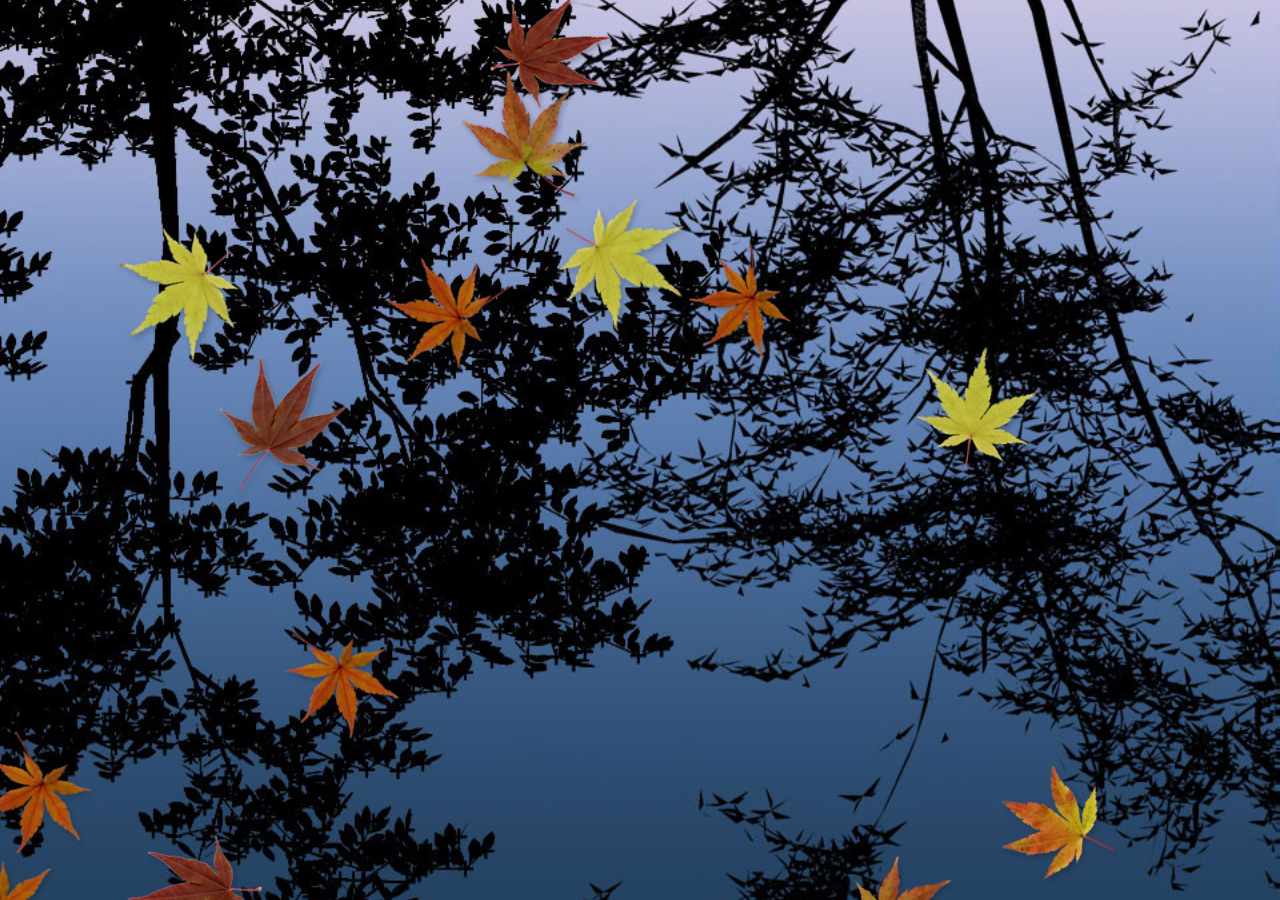
==== wallpaper-hd/index.html @ 1f66b9c3 "Add independent Water HD study with shared lighting and leaf coupling" ====
<!doctype html>
<html lang="zh-CN"><meta charset="utf-8"><meta name="viewport" content="width=device-width,initial-scale=1">
<title>Water HD · Water & Leaf Study 01</title>
<style>
html,body{margin:0;width:100%;height:100%;overflow:hidden;background:#203c58;font-family:system-ui,sans-serif}
canvas{display:block;width:100%;height:100%;touch-action:none;outline-offset:-4px}
#error{position:fixed;inset:40% 10% auto;color:white;background:#162832;padding:20px;line-height:1.6}
#controls{position:fixed;bottom:20px;left:20px;max-width:calc(100% - 72px);padding:14px 16px;background:#10252ae8;border:1px solid #dae7dd38;border-radius:9px;color:#e4ece5;box-shadow:0 4px 24px #0002;font-size:13px}
#controls[hidden]{display:none}#controls p{margin:0 0 10px;color:#bbccc8;line-height:1.6}#controls strong{color:#f0f1dd;letter-spacing:.03em}button{font:inherit;min-height:36px;margin:2px 6px 0 0;padding:5px 10px;color:#eef1e6;background:#ffffff12;border:1px solid #bdcec955;border-radius:5px;cursor:pointer}button[aria-pressed=true]{background:#c6d5b627;color:#eff6d9}button:focus-visible{outline:2px solid #e4db9a;outline-offset:2px}#fps{font-variant-numeric:tabular-nums;float:right;margin-left:16px;color:#b3c3bc}
</style>
<canvas id="water" tabindex="0" aria-label="Water HD。点击水面泛起涟漪，按住拖动留下水纹；空格暂停，H 显示对照面板。"></canvas>
<p id="error" role="alert" hidden></p>
<aside id="controls" hidden aria-label="原型对照面板"><p><strong>WATER HD · STUDY 01</strong><span id="fps">— FPS</span><br>原版素材占位 · 点击 / 按住拖动 · 空格暂停 · H 隐藏面板</p><button id="fusion" aria-pressed="true">融合效果：开</button><button id="leaves" aria-pressed="true">叶子：显示</button><button id="pause" aria-pressed="false">暂停</button></aside>
<script src="assets.js"></script><script src="world.js"></script><script src="renderer.js"></script>
</html>
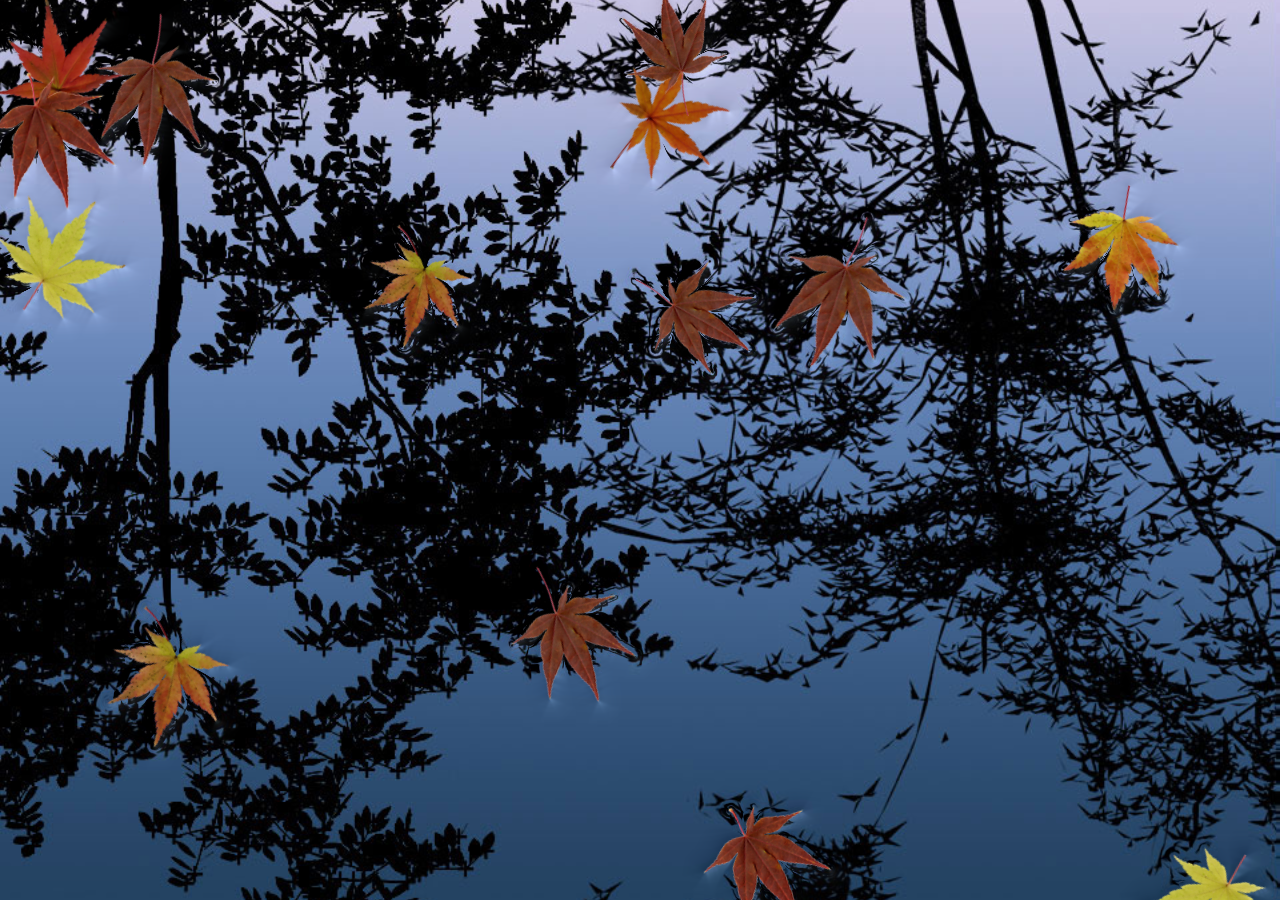
==== commit 0d739852: "Add contour-driven menisci to Water HD Study 02" ====
--- a/wallpaper-hd/index.html
+++ b/wallpaper-hd/index.html
@@ -1,6 +1,6 @@
 <!doctype html>
 <html lang="zh-CN"><meta charset="utf-8"><meta name="viewport" content="width=device-width,initial-scale=1">
-<title>Water HD · Water & Leaf Study 01</title>
+<title>Water HD · Meniscus Study 02</title>
 <style>
 html,body{margin:0;width:100%;height:100%;overflow:hidden;background:#203c58;font-family:system-ui,sans-serif}
 canvas{display:block;width:100%;height:100%;touch-action:none;outline-offset:-4px}
@@ -10,6 +10,6 @@
 </style>
 <canvas id="water" tabindex="0" aria-label="Water HD。点击水面泛起涟漪，按住拖动留下水纹；空格暂停，H 显示对照面板。"></canvas>
 <p id="error" role="alert" hidden></p>
-<aside id="controls" hidden aria-label="原型对照面板"><p><strong>WATER HD · STUDY 01</strong><span id="fps">— FPS</span><br>原版素材占位 · 点击 / 按住拖动 · 空格暂停 · H 隐藏面板</p><button id="fusion" aria-pressed="true">融合效果：开</button><button id="leaves" aria-pressed="true">叶子：显示</button><button id="pause" aria-pressed="false">暂停</button></aside>
-<script src="assets.js"></script><script src="world.js"></script><script src="renderer.js"></script>
+<aside id="controls" hidden aria-label="原型对照面板"><p><strong>WATER HD · STUDY 02</strong><span id="fps">— FPS</span><br>叶缘弯月面 · 原版素材占位 · 点击 / 拖动 · 空格暂停 · T 对照 · H 隐藏</p><button id="tension" aria-pressed="true">弯月面：开</button><button id="fusion" aria-pressed="true">光照 / 轻摆：开</button><button id="leaves" aria-pressed="true">叶子：显示</button><button id="pause" aria-pressed="false">暂停</button></aside>
+<script src="assets.js"></script><script src="world.js"></script><script src="meniscus.js"></script><script src="renderer.js"></script>
 </html>
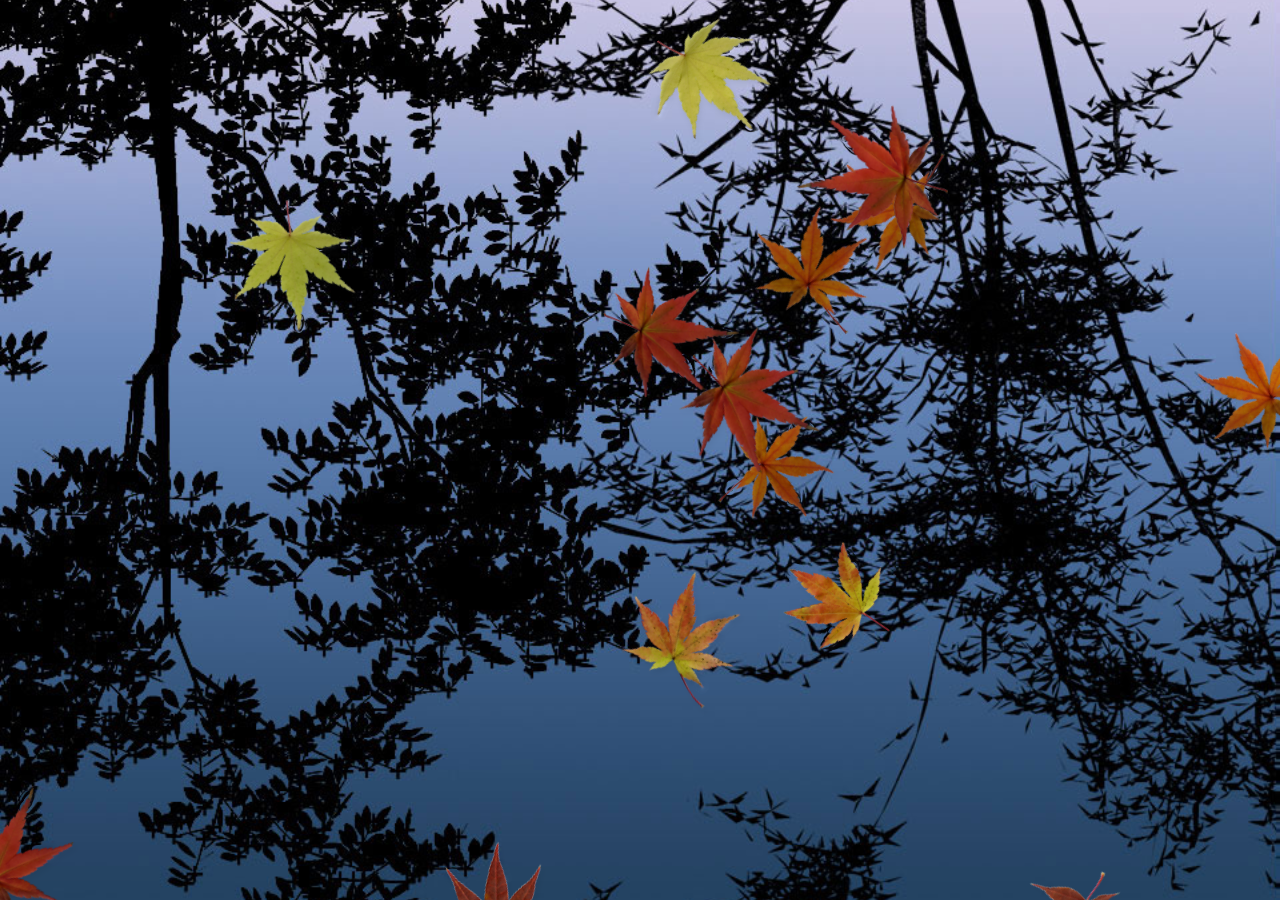
==== commit 02e78f66: "Add offline canopy lighting and organize the HD rendering pipeline" ====
--- a/wallpaper-hd/index.html
+++ b/wallpaper-hd/index.html
@@ -1,15 +1,16 @@
 <!doctype html>
 <html lang="zh-CN"><meta charset="utf-8"><meta name="viewport" content="width=device-width,initial-scale=1">
-<title>Water HD · Meniscus Study 02</title>
+<title>Water HD · Light & Canopy Study 03</title>
 <style>
 html,body{margin:0;width:100%;height:100%;overflow:hidden;background:#203c58;font-family:system-ui,sans-serif}
 canvas{display:block;width:100%;height:100%;touch-action:none;outline-offset:-4px}
 #error{position:fixed;inset:40% 10% auto;color:white;background:#162832;padding:20px;line-height:1.6}
 #controls{position:fixed;bottom:20px;left:20px;max-width:calc(100% - 72px);padding:14px 16px;background:#10252ae8;border:1px solid #dae7dd38;border-radius:9px;color:#e4ece5;box-shadow:0 4px 24px #0002;font-size:13px}
 #controls[hidden]{display:none}#controls p{margin:0 0 10px;color:#bbccc8;line-height:1.6}#controls strong{color:#f0f1dd;letter-spacing:.03em}button{font:inherit;min-height:36px;margin:2px 6px 0 0;padding:5px 10px;color:#eef1e6;background:#ffffff12;border:1px solid #bdcec955;border-radius:5px;cursor:pointer}button[aria-pressed=true]{background:#c6d5b627;color:#eff6d9}button:focus-visible{outline:2px solid #e4db9a;outline-offset:2px}#fps{font-variant-numeric:tabular-nums;float:right;margin-left:16px;color:#b3c3bc}
+.control-group{display:flex;align-items:center;gap:4px;margin-top:5px}.control-group>span{width:32px;color:#abc0bc;margin-right:6px}
 </style>
 <canvas id="water" tabindex="0" aria-label="Water HD。点击水面泛起涟漪，按住拖动留下水纹；空格暂停，H 显示对照面板。"></canvas>
 <p id="error" role="alert" hidden></p>
-<aside id="controls" hidden aria-label="原型对照面板"><p><strong>WATER HD · STUDY 02</strong><span id="fps">— FPS</span><br>叶缘弯月面 · 原版素材占位 · 点击 / 拖动 · 空格暂停 · T 对照 · H 隐藏</p><button id="tension" aria-pressed="true">弯月面：开</button><button id="fusion" aria-pressed="true">光照 / 轻摆：开</button><button id="leaves" aria-pressed="true">叶子：显示</button><button id="pause" aria-pressed="false">暂停</button></aside>
-<script src="assets.js"></script><script src="world.js"></script><script src="meniscus.js"></script><script src="renderer.js"></script>
+<aside id="controls" hidden aria-label="原型对照面板"><p><strong>WATER HD · STUDY 03</strong><span id="fps">— FPS</span><br>原版素材占位 · 点击 / 拖动 · 空格暂停 · H 隐藏</p><div id="feature-controls"></div></aside>
+<script src="assets.js"></script><script src="maps.js"></script><script src="settings.js"></script><script src="world.js"></script><script src="shaders.js"></script><script src="renderer.js"></script><script src="app.js"></script>
 </html>
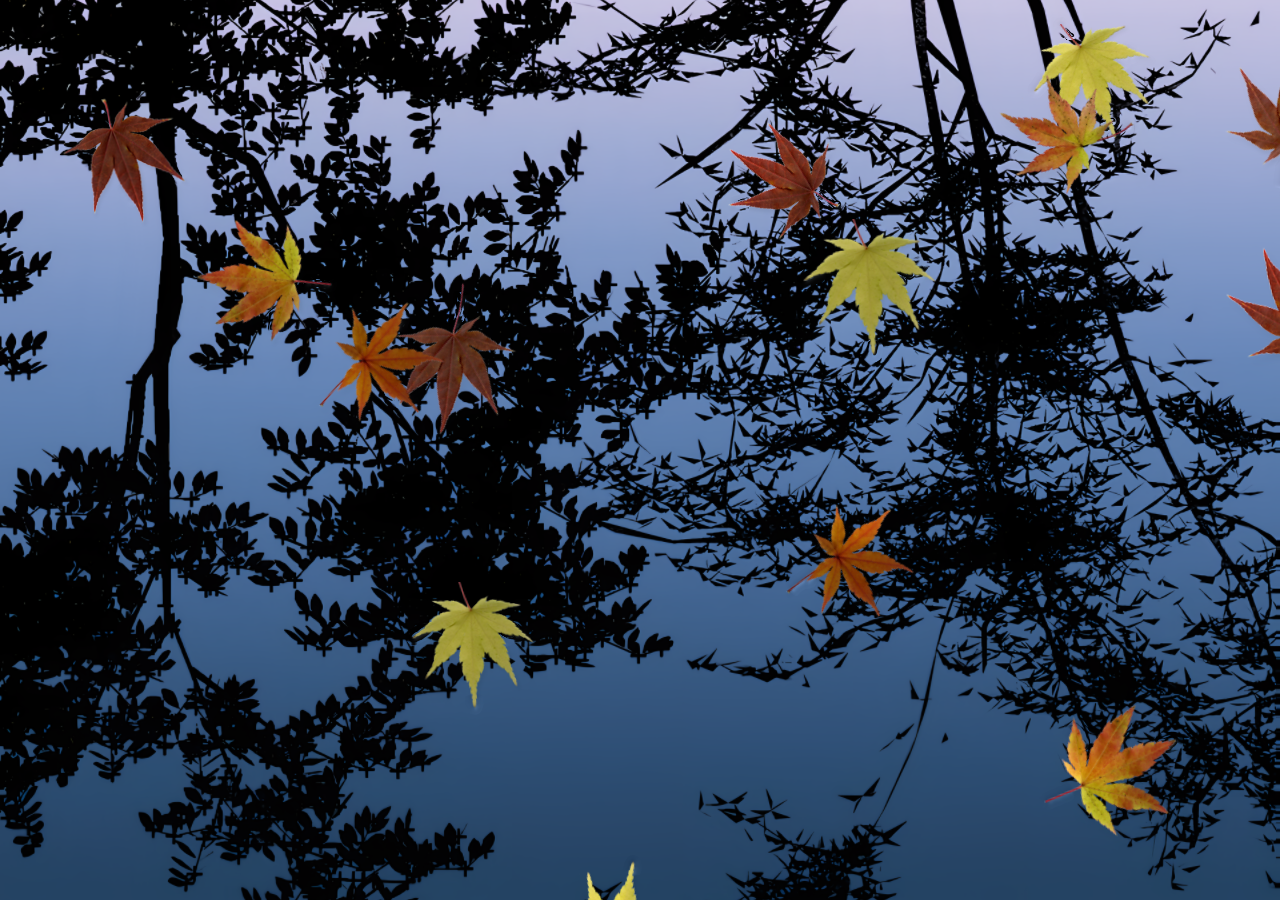
==== commit c2f5c337: "Integrate 4K pond and coherent floating leaf contact" ====
--- a/wallpaper-hd/index.html
+++ b/wallpaper-hd/index.html
@@ -1,6 +1,6 @@
 <!doctype html>
 <html lang="zh-CN"><meta charset="utf-8"><meta name="viewport" content="width=device-width,initial-scale=1">
-<title>Water HD · Light & Canopy Study 03</title>
+<title>Water HD · Floating Leaves Study 04</title>
 <style>
 html,body{margin:0;width:100%;height:100%;overflow:hidden;background:#203c58;font-family:system-ui,sans-serif}
 canvas{display:block;width:100%;height:100%;touch-action:none;outline-offset:-4px}
@@ -11,6 +11,6 @@
 </style>
 <canvas id="water" tabindex="0" aria-label="Water HD。点击水面泛起涟漪，按住拖动留下水纹；空格暂停，H 显示对照面板。"></canvas>
 <p id="error" role="alert" hidden></p>
-<aside id="controls" hidden aria-label="原型对照面板"><p><strong>WATER HD · STUDY 03</strong><span id="fps">— FPS</span><br>原版素材占位 · 点击 / 拖动 · 空格暂停 · H 隐藏</p><div id="feature-controls"></div></aside>
+<aside id="controls" hidden aria-label="原型对照面板"><p><strong>WATER HD · STUDY 04</strong><span id="fps">— FPS</span><br>4K 背景 · 原版叶子占位 · 点击 / 拖动 · 空格暂停 · H 隐藏</p><div id="feature-controls"></div></aside>
 <script src="assets.js"></script><script src="maps.js"></script><script src="settings.js"></script><script src="world.js"></script><script src="shaders.js"></script><script src="renderer.js"></script><script src="app.js"></script>
 </html>
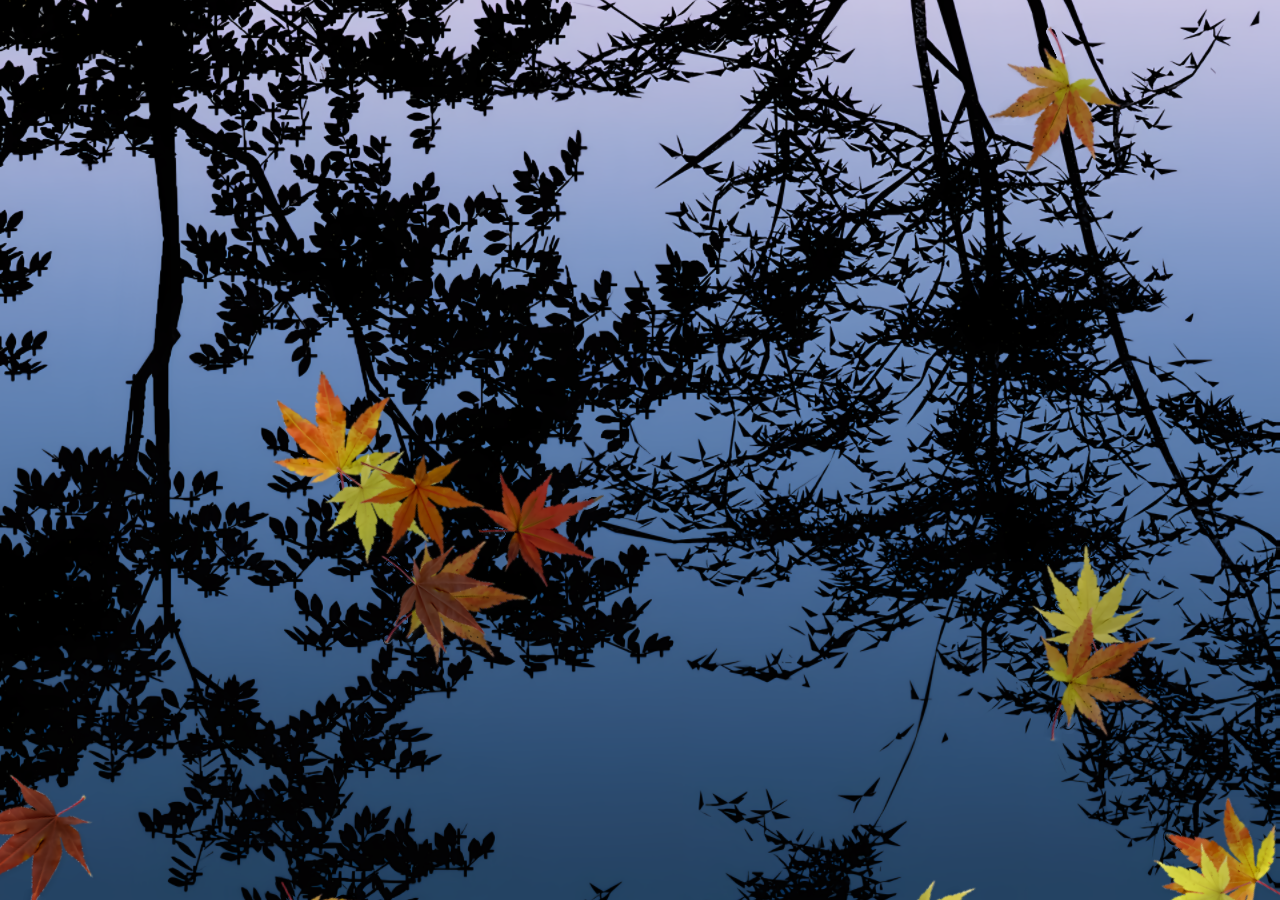
==== commit 5037733d: "Prepare Water HD Preview 1 with reconstructed leaves" ====
--- a/wallpaper-hd/index.html
+++ b/wallpaper-hd/index.html
@@ -1,6 +1,6 @@
 <!doctype html>
 <html lang="zh-CN"><meta charset="utf-8"><meta name="viewport" content="width=device-width,initial-scale=1">
-<title>Water HD · Floating Leaves Study 04</title>
+<title>Water (Autumn Leaves) HD — Preview 1</title>
 <style>
 html,body{margin:0;width:100%;height:100%;overflow:hidden;background:#203c58;font-family:system-ui,sans-serif}
 canvas{display:block;width:100%;height:100%;touch-action:none;outline-offset:-4px}
@@ -11,6 +11,6 @@
 </style>
 <canvas id="water" tabindex="0" aria-label="Water HD。点击水面泛起涟漪，按住拖动留下水纹；空格暂停，H 显示对照面板。"></canvas>
 <p id="error" role="alert" hidden></p>
-<aside id="controls" hidden aria-label="原型对照面板"><p><strong>WATER HD · STUDY 04</strong><span id="fps">— FPS</span><br>4K 背景 · 原版叶子占位 · 点击 / 拖动 · 空格暂停 · H 隐藏</p><div id="feature-controls"></div></aside>
+<aside id="controls" hidden aria-label="预览对照面板"><p><strong>WATER HD · PREVIEW 1</strong><span id="fps">— FPS</span><br>4K 背景 · 高清原版叶子 · 点击 / 拖动 · 空格暂停 · H 隐藏</p><div id="feature-controls"></div></aside>
 <script src="assets.js"></script><script src="maps.js"></script><script src="settings.js"></script><script src="world.js"></script><script src="shaders.js"></script><script src="renderer.js"></script><script src="app.js"></script>
 </html>
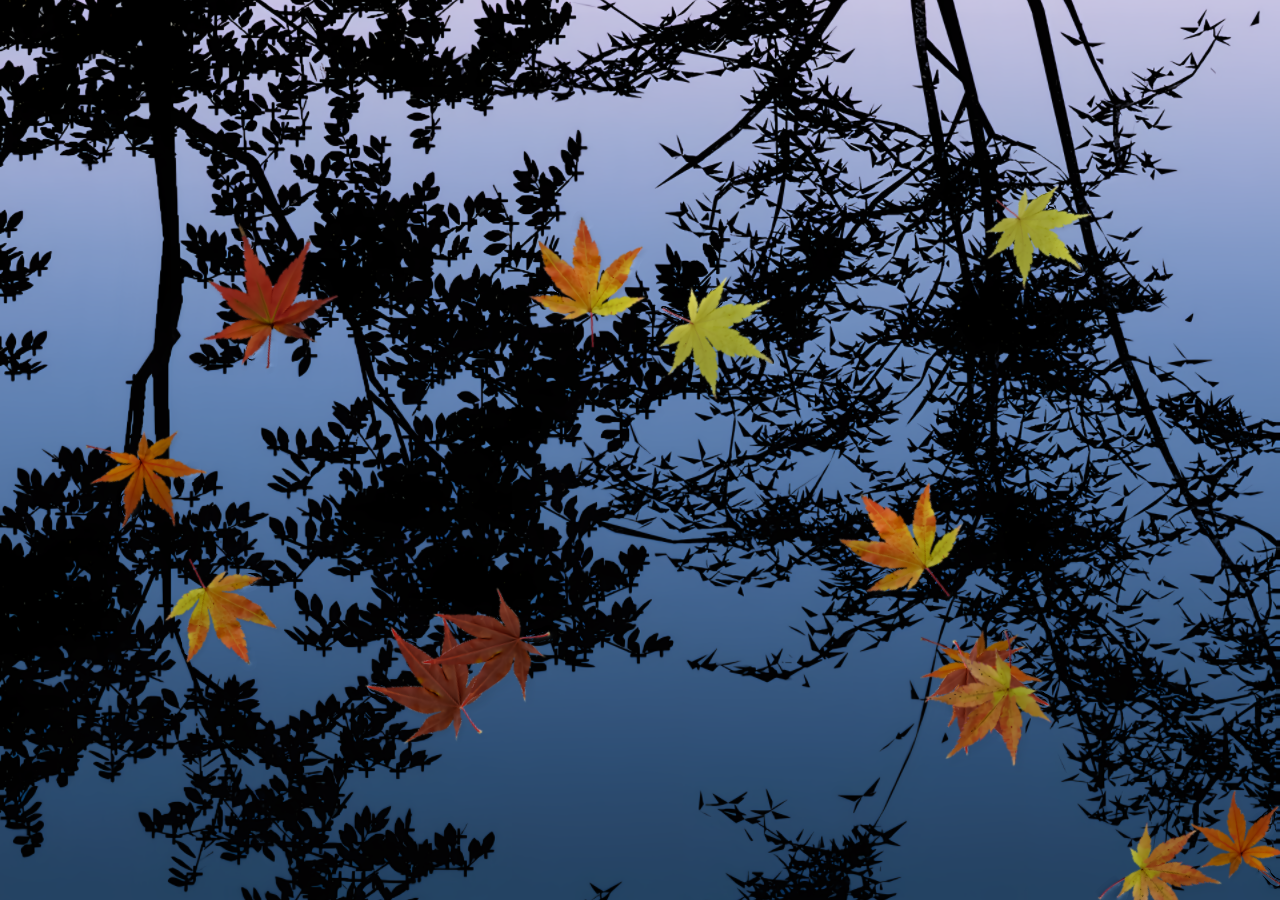
==== commit 46b08796: "Release Water HD 1.0.0 with mixed random gusts" ====
--- a/wallpaper-hd/index.html
+++ b/wallpaper-hd/index.html
@@ -1,16 +1,13 @@
 <!doctype html>
 <html lang="zh-CN"><meta charset="utf-8"><meta name="viewport" content="width=device-width,initial-scale=1">
-<title>Water (Autumn Leaves) HD — Preview 1</title>
+<title>Water (Autumn Leaves) HD 1.0.0 — Random Wind</title>
 <style>
 html,body{margin:0;width:100%;height:100%;overflow:hidden;background:#203c58;font-family:system-ui,sans-serif}
 canvas{display:block;width:100%;height:100%;touch-action:none;outline-offset:-4px}
 #error{position:fixed;inset:40% 10% auto;color:white;background:#162832;padding:20px;line-height:1.6}
-#controls{position:fixed;bottom:20px;left:20px;max-width:calc(100% - 72px);padding:14px 16px;background:#10252ae8;border:1px solid #dae7dd38;border-radius:9px;color:#e4ece5;box-shadow:0 4px 24px #0002;font-size:13px}
-#controls[hidden]{display:none}#controls p{margin:0 0 10px;color:#bbccc8;line-height:1.6}#controls strong{color:#f0f1dd;letter-spacing:.03em}button{font:inherit;min-height:36px;margin:2px 6px 0 0;padding:5px 10px;color:#eef1e6;background:#ffffff12;border:1px solid #bdcec955;border-radius:5px;cursor:pointer}button[aria-pressed=true]{background:#c6d5b627;color:#eff6d9}button:focus-visible{outline:2px solid #e4db9a;outline-offset:2px}#fps{font-variant-numeric:tabular-nums;float:right;margin-left:16px;color:#b3c3bc}
-.control-group{display:flex;align-items:center;gap:4px;margin-top:5px}.control-group>span{width:32px;color:#abc0bc;margin-right:6px}
 </style>
-<canvas id="water" tabindex="0" aria-label="Water HD。点击水面泛起涟漪，按住拖动留下水纹；空格暂停，H 显示对照面板。"></canvas>
+<canvas id="water" tabindex="0" aria-label="Water HD。点击水面泛起涟漪，按住拖动留下水纹。"></canvas>
 <p id="error" role="alert" hidden></p>
-<aside id="controls" hidden aria-label="预览对照面板"><p><strong>WATER HD · PREVIEW 1</strong><span id="fps">— FPS</span><br>4K 背景 · 高清原版叶子 · 点击 / 拖动 · 空格暂停 · H 隐藏</p><div id="feature-controls"></div></aside>
-<script src="assets.js"></script><script src="maps.js"></script><script src="settings.js"></script><script src="world.js"></script><script src="shaders.js"></script><script src="renderer.js"></script><script src="app.js"></script>
+
+<script src="assets.js"></script><script src="maps.js"></script><script src="settings.js"></script><script src="wind.js"></script><script src="world.js"></script><script src="shaders.js"></script><script src="renderer.js"></script><script src="app.js"></script>
 </html>
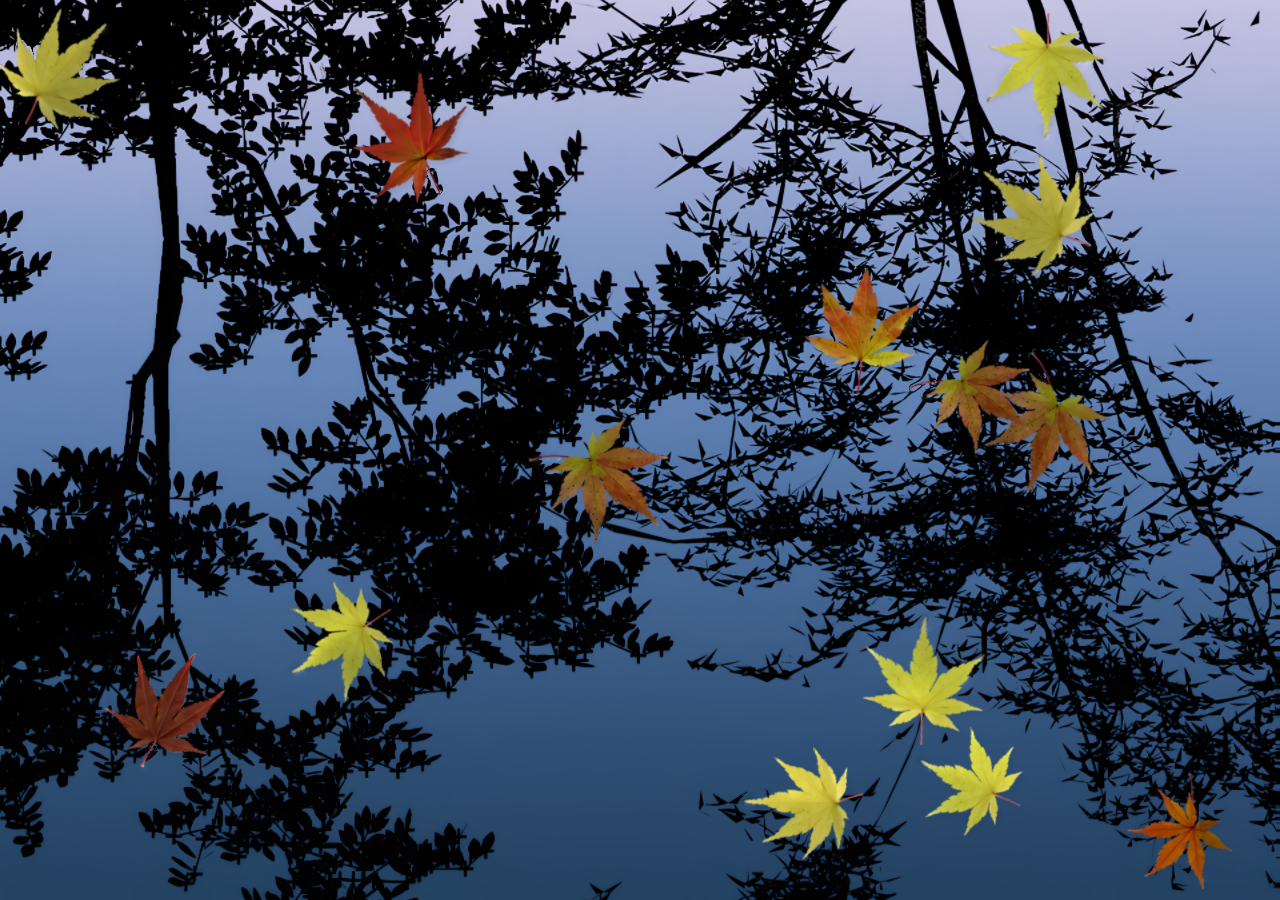
==== commit 4933091c: "Release HD 1.0.1 with focused packages and refreshed READMEs" ====
--- a/wallpaper-hd/index.html
+++ b/wallpaper-hd/index.html
@@ -1,6 +1,6 @@
 <!doctype html>
 <html lang="zh-CN"><meta charset="utf-8"><meta name="viewport" content="width=device-width,initial-scale=1">
-<title>Water (Autumn Leaves) HD 1.0.0 — Random Wind</title>
+<title>Water (Autumn Leaves) HD</title>
 <style>
 html,body{margin:0;width:100%;height:100%;overflow:hidden;background:#203c58;font-family:system-ui,sans-serif}
 canvas{display:block;width:100%;height:100%;touch-action:none;outline-offset:-4px}
